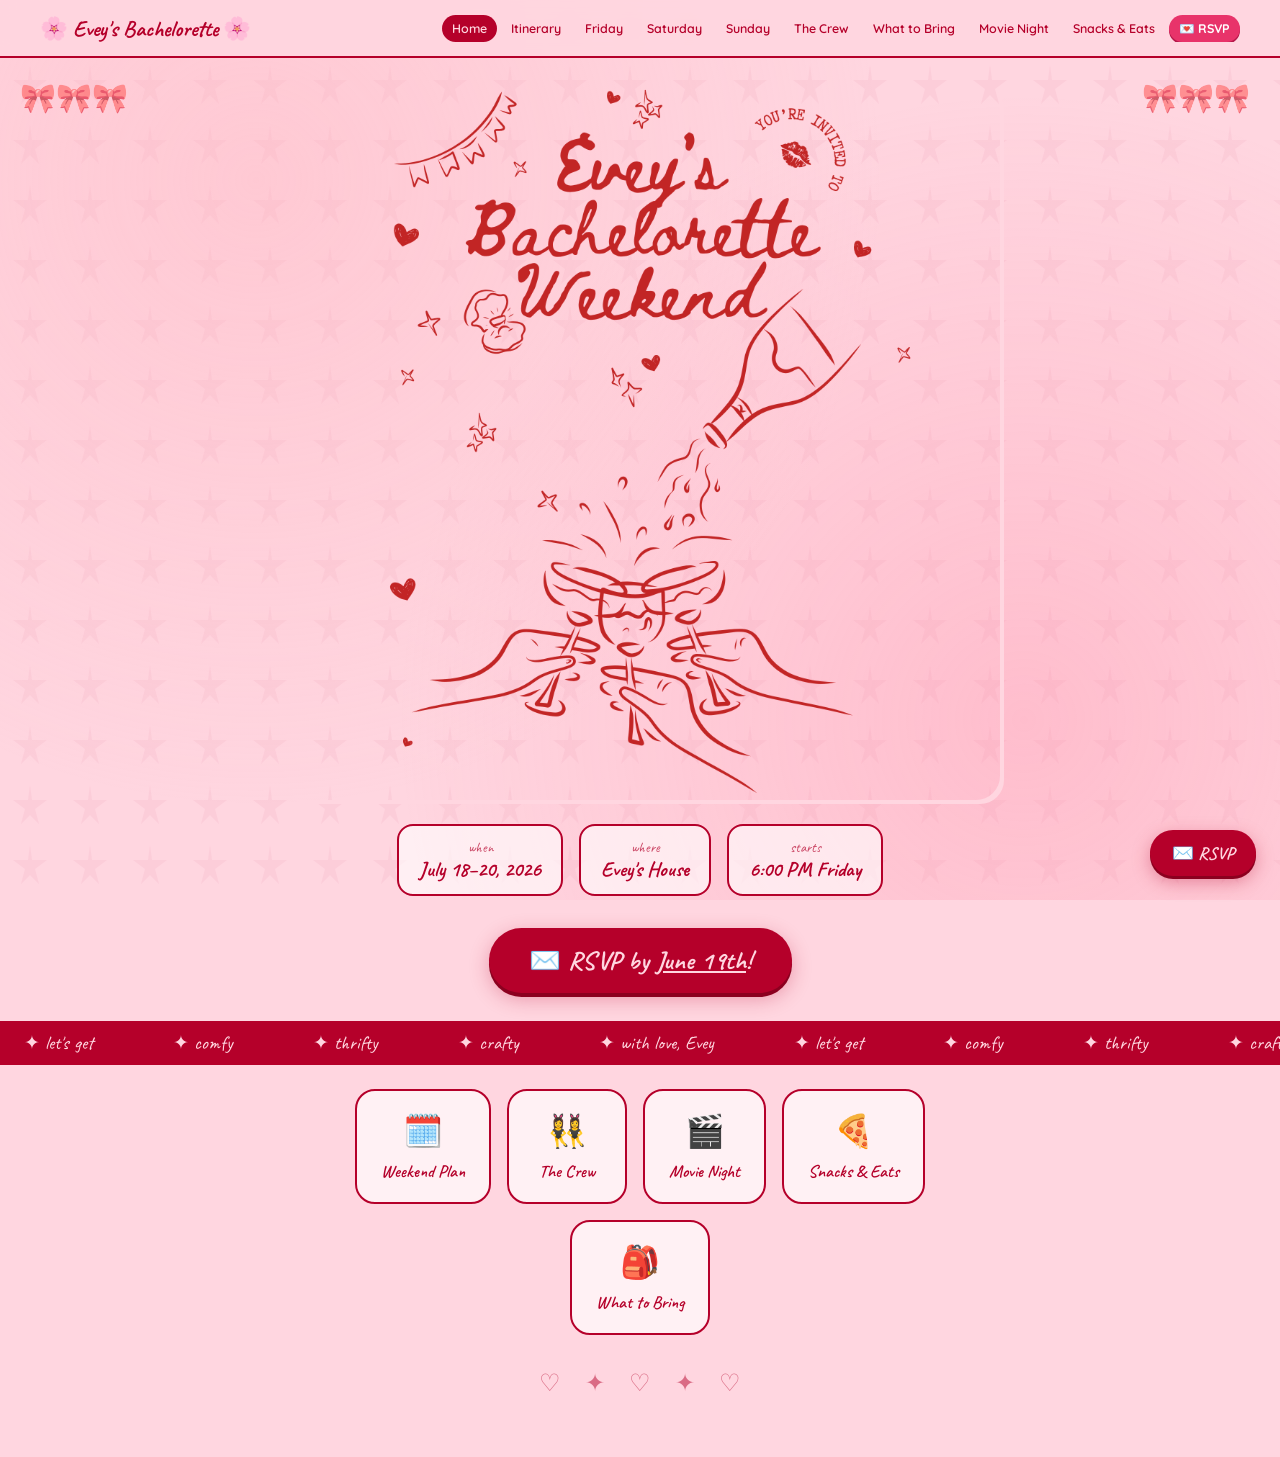
==== index.html @ c21d1037 "Replace hero text with Canva banner image on home page Swaps the text title (Evey's / Bachelorette /" ====
﻿<!DOCTYPE html>
<html lang="en">
<head>
  <meta charset="UTF-8">
  <meta name="viewport" content="width=device-width, initial-scale=1.0">
  <title>Evey's Bachelorette Weekend 🌸</title>
  <link rel="stylesheet" href="style.css">
  <link href="https://fonts.googleapis.com/css2?family=Caveat:wght@400;600;700&family=Playfair+Display:ital,wght@0,400;1,400&family=DM+Serif+Display:ital@0;1&family=Quicksand:wght@400;500;600&display=swap" rel="stylesheet">
</head>
<body>
  <!-- Custom cursor -->
  <!-- Custom cursor -->
  <div class="cursor" id="cursor"></div>
  <div class="cursor-trail" id="cursor-trail"></div>
  <!-- Sparkle container -->
  <div id="sparkles"></div>

  <!-- Nav -->
  <nav>
    <div class="nav-inner">
      <span class="nav-logo">🌸 Evey's Bachelorette 🌸</span>
      <div class="nav-links">
        <a href="index.html" class="active">Home</a>
        <a href="itinerary.html">Itinerary</a>
        <a href="friday.html">Friday</a>
        <a href="saturday.html">Saturday</a>
        <a href="sunday.html">Sunday</a>
        <a href="guests.html">The Crew</a>
        <a href="packing.html">What to Bring</a>
        <a href="movies.html">Movie Night</a>
        <a href="menu.html">Snacks & Eats</a>
        <a href="rsvp.html">💌 RSVP</a>
      </div>
      <button class="hamburger" id="hamburger">☰</button>
    </div>
    <div class="mobile-menu" id="mobile-menu">
      <a href="index.html">Home</a>
      <a href="itinerary.html">Itinerary</a>
      <a href="friday.html">Friday</a>
      <a href="saturday.html">Saturday</a>
      <a href="sunday.html">Sunday</a>
      <a href="guests.html">The Crew</a>
      <a href="packing.html">What to Bring</a>
      <a href="movies.html">Movie Night</a>
      <a href="menu.html">Snacks & Eats</a>
      <a href="rsvp.html">💌 RSVP</a>
    </div>
  </nav>

  <!-- Hero -->
  <main class="hero-page">
    <div class="doodle doodle-banner">🎀🎀🎀</div>
    <!-- <div class="doodle doodle-stars-tl">✦ ✧ ✦</div> -->
    <div class="doodle doodle-hearts-tr">🎀🎀🎀</div>
     

    <div class="hero-content">
      <img src="hero-banner.png" alt="Evey's Bachelorette Weekend" class="hero-banner-img">
    </div>

    <div class="hero-details">
      <div class="detail-card float-1">
        <p class="detail-label">when</p>
        <p class="detail-value">July 18–20, 2026</p>
      </div>
      <div class="detail-card float-2">
        <p class="detail-label">where</p>
        <p class="detail-value">Evey's House</p>
      </div>
      <div class="detail-card float-3">
        <p class="detail-label">starts</p>
        <p class="detail-value">6:00 PM Friday</p>
      </div>
    </div>

    <a href="#" class="rsvp-hero-btn">✉️ RSVP by <u>June 19th</u>!</a>

    <div class="vibes-banner">
      <div class="vibes-track">
        <span>✦ let's get</span>
        <span>✦ comfy</span>
        <span>✦ thrifty</span>
        <span>✦ crafty</span>
        <span>✦ with love, Evey</span>
        <span>✦ let's get</span>
        <span>✦ comfy</span>
        <span>✦ thrifty</span>
        <span>✦ crafty</span>
        <span>✦ with love, Evey</span>
        <span>✦ let's get</span>
        <span>✦ comfy</span>
        <span>✦ thrifty</span>
        <span>✦ crafty</span>
        <span>✦ with love, Evey</span>
        <span>✦ let's get</span>
        <span>✦ comfy</span>
        <span>✦ thrifty</span>
        <span>✦ crafty</span>
        <span>✦ with love, Evey</span>
      </div>
    </div>

    <!-- <div class="dress-code-card">
      <p class="dc-label">dress code</p>
      <p class="dc-value">PJs &amp; Farmer's Market Chic 🌻</p>
    </div> -->

    <div class="nav-cards">
      <a href="itinerary.html" class="nav-card">
        <span class="nc-emoji">🗓️</span>
        <span>Weekend Plan</span>
      </a>
      <a href="guests.html" class="nav-card">
        <span class="nc-emoji">👯‍♀️</span>
        <span>The Crew</span>
      </a>
      <a href="movies.html" class="nav-card">
        <span class="nc-emoji">🎬</span>
        <span>Movie Night</span>
      </a>
      <a href="menu.html" class="nav-card">
        <span class="nc-emoji">🍕</span>
        <span>Snacks & Eats</span>
      </a>
      <a href="packing.html" class="nav-card">
        <span class="nc-emoji">🎒</span>
        <span>What to Bring</span>
      </a>
    </div>

    <div class="bottom-doodles">
      <span>♡</span><span>✦</span><span>♡</span><span>✦</span><span>♡</span>
    </div>
  </main>

  <a href=config.url class="rsvp-float">✉️ RSVP</a>
  <script src="config.js"></script>
  <script src="main.js"></script>
</body>
</html>
---- style.css ----
/* ============================================
   EVEY'S BACH WEEKEND — MAIN STYLESHEET
   Pink & Red, Whimsical, 2000s-meets-cottagecore
   ============================================ */

@import url('https://cdn.cursors-4u.net/cursors/animated/slapping-cat-1348ecde-128.css');

:root {
  --pink: #FFD6E0;
  --pink-mid: #FFB3C6;
  --pink-dark: #FF85A1;
  --red: #B5002A;
  --red-dark: #8B001F;
  --cream: #FFF5F7;
  --white: #FFFFFF;
  --font-script: 'Caveat', cursive;
  --font-serif: 'DM Serif Display', serif;
  --font-body: 'Quicksand', sans-serif;
}

/* ======== RESET & BASE ======== */
*, *::before, *::after { box-sizing: border-box; margin: 0; padding: 0; }

html { scroll-behavior: smooth; }

body {
  background-color: var(--pink);
  color: var(--red);
  font-family: var(--font-body);
  /* cursor: url('https://cdn.cursors-4u.net/previews/cute-bunny-holding-heart-8aaf3d52-32.webp') 0 0, auto !important; */
  overflow-x: hidden;
  min-height: 100vh;
}

body::before {
  content: '';
  position: fixed;
  inset: 0;
  background-image:
    radial-gradient(circle at 20% 20%, rgba(255,182,193,0.4) 0%, transparent 50%),
    radial-gradient(circle at 80% 80%, rgba(255,133,161,0.3) 0%, transparent 50%),
    url("data:image/svg+xml,%3Csvg width='60' height='60' viewBox='0 0 60 60' xmlns='http://www.w3.org/2000/svg'%3E%3Cg fill='none' fill-rule='evenodd'%3E%3Cg fill='%23B5002A' fill-opacity='0.04'%3E%3Cpath d='M30 5 L32 20 L47 20 L35 29 L39 44 L30 35 L21 44 L25 29 L13 20 L28 20 Z'/%3E%3C/g%3E%3C/g%3E%3C/svg%3E");
  pointer-events: none;
  z-index: 0;
}

/* ======== CUSTOM CURSOR ======== */
.cursor, .cursor-trail { display: none; }

/* sparkles */
.sparkle {
  position: fixed;
  pointer-events: none;
  font-size: 16px;
  animation: sparkle-fade 0.8s ease-out forwards;
  z-index: 9997;
}

@keyframes sparkle-fade {
  0% { transform: translate(-50%,-50%) scale(0) rotate(0deg); opacity: 1; }
  100% { transform: translate(-50%,-50%) scale(1.5) rotate(180deg) translateY(-30px); opacity: 0; }
}

/* ======== NAVIGATION ======== */
nav {
  position: fixed;
  top: 0;
  left: 0;
  right: 0;
  z-index: 100;
  background: rgba(255,214,224,0.92);
  backdrop-filter: blur(8px);
  border-bottom: 2px solid var(--red);
  padding: 0 24px;
}

.nav-inner {
  display: flex;
  align-items: center;
  gap: 12px;
  max-width: 1200px;
  margin: 0 auto;
  height: 56px;
}

.nav-logo {
  font-family: var(--font-script);
  font-size: 1.4rem;
  font-weight: 700;
  color: var(--red);
  white-space: nowrap;
  margin-right: auto;
}

.nav-links {
  display: flex;
  gap: 4px;
  flex-wrap: nowrap;
  overflow-x: hidden;
}

.nav-links a {
  font-family: var(--font-body);
  font-size: 0.78rem;
  font-weight: 600;
  color: var(--red);
  text-decoration: none;
  padding: 6px 10px;
  border-radius: 20px;
  white-space: nowrap;
  transition: background 0.2s, color 0.2s;
  display: inline-block;
  -webkit-font-smoothing: antialiased;
  will-change: background-color;
}

.nav-links a:hover, .nav-links a.active {
  background: var(--red);
  color: var(--pink);
}

.nav-links a[href="rsvp.html"] {
  background: #E8336A;
  color: #fff;
  font-weight: 700;
  box-shadow: 0 2px 0 #b5184a;
}
.nav-links a[href="rsvp.html"]:hover {
  background: #d4154c;
  color: #fff;
}

.hamburger {
  display: none;
  background: none;
  border: none;
  font-size: 1.5rem;
  color: var(--red);
  cursor: pointer;
}

.mobile-menu {
  display: none;
  flex-direction: column;
  padding: 12px 0;
  gap: 4px;
}

.mobile-menu.open { display: flex; }

.mobile-menu a {
  font-family: var(--font-body);
  font-weight: 600;
  color: var(--red);
  text-decoration: none;
  padding: 10px 16px;
  border-radius: 8px;
  transition: background 0.2s;
}
.mobile-menu a:hover { background: rgba(181,0,42,0.1); }

@media (max-width: 900px) {
  .nav-links { display: none; }
  .hamburger { display: block; }
}

/* ======== PAGE WRAPPER ======== */
main {
  position: relative;
  z-index: 1;
  padding-top: 80px;
  min-height: 100vh;
  padding-bottom: 60px;
}

/* ======== HERO PAGE ======== */
.hero-page {
  display: flex;
  flex-direction: column;
  align-items: center;
  text-align: center;
  padding: 80px 20px 60px;
}

.doodle {
  font-family: var(--font-script);
  font-size: 1.2rem;
  color: var(--red);
  opacity: 0.6;
  position: absolute;
}
.doodle-banner { top: 80px; left: 20px; font-size: 1.8rem; }
.doodle-stars-tl { top: 100px; left: 80px; }
.doodle-hearts-tr { top: 80px; right: 30px; font-size: 1.8rem; }

.hero-banner-img {
  max-width: 720px;
  width: 100%;
  border-radius: 24px;
  box-shadow: 4px 4px 0px var(--pink);
  display: block;
  margin: 0 auto;
}

.you-are-invited {
  font-family: var(--font-script);
  font-size: 1.3rem;
  color: var(--red);
  opacity: 0.8;
  margin-bottom: 8px;
  animation: float 3s ease-in-out infinite;
}

.hero-title {
  font-family: var(--font-script);
  color: var(--red);
  line-height: 0.95;
  margin-bottom: 16px;
}
.title-line1 { display: block; font-size: clamp(4rem, 15vw, 8rem); font-weight: 700; }
.title-line2 { display: block; font-size: clamp(5rem, 18vw, 10rem); font-weight: 700; }
.title-line3 { display: block; font-size: clamp(4rem, 15vw, 8rem); font-weight: 700; }

.champagne-doodle {
  font-size: 3rem;
  animation: wiggle 2s ease-in-out infinite;
  margin: 16px 0;
}

.hero-details {
  display: flex;
  gap: 16px;
  flex-wrap: wrap;
  justify-content: center;
  margin: 24px 0;
}

.detail-card {
  background: rgba(255,255,255,0.6);
  border: 2px solid var(--red);
  border-radius: 16px;
  padding: 12px 20px;
  min-width: 120px;
}
.detail-card.float-1 { animation: float 3s 0s ease-in-out infinite; }
.detail-card.float-2 { animation: float 3s 0.5s ease-in-out infinite; }
.detail-card.float-3 { animation: float 3s 1s ease-in-out infinite; }

.detail-label {
  font-family: var(--font-script);
  font-size: 0.9rem;
  opacity: 0.7;
  text-transform: lowercase;
}
.detail-value {
  font-family: var(--font-script);
  font-size: 1.3rem;
  font-weight: 700;
}

/* vibes marquee */
.vibes-banner {
  overflow: hidden;
  width: 100vw;
  background: var(--red);
  color: var(--pink);
  font-family: var(--font-script);
  font-size: 1.2rem;
  padding: 10px 0;
  margin: 24px 0;
}
.vibes-track {
  display: flex;
  gap: 32px;
  white-space: nowrap;
  animation: marquee 18s linear infinite;
}
.vibes-track span { flex-shrink: 0; padding: 0 24px; }

@keyframes marquee {
  0% { transform: translateX(0); }
  100% { transform: translateX(-50%); }
}


.dress-code-card {
  background: rgba(255,255,255,0.7);
  border: 2px dashed var(--red);
  border-radius: 20px;
  padding: 14px 28px;
  margin: 16px 0 28px;
}
.dc-label {
  font-family: var(--font-script);
  font-size: 0.9rem;
  opacity: 0.6;
}
.dc-value {
  font-family: var(--font-script);
  font-size: 1.5rem;
  font-weight: 700;
}

/* nav cards grid */
.nav-cards {
  display: flex;
  flex-wrap: wrap;
  gap: 16px;
  justify-content: center;
  max-width: 700px;
  margin: 0 auto 32px;
}

.nav-card {
  display: flex;
  flex-direction: column;
  align-items: center;
  gap: 8px;
  background: rgba(255,255,255,0.65);
  border: 2px solid var(--red);
  border-radius: 20px;
  padding: 20px 24px;
  text-decoration: none;
  color: var(--red);
  font-family: var(--font-script);
  font-size: 1.1rem;
  font-weight: 600;
  transition: transform 0.2s, background 0.2s;
  min-width: 120px;
}
.nav-card:hover {
  background: var(--red);
  color: var(--pink);
  transform: rotate(-2deg) scale(1.05);
}
.nc-emoji { font-size: 2rem; }

.bottom-doodles {
  display: flex;
  gap: 24px;
  font-size: 1.5rem;
  opacity: 0.5;
  animation: float 3s ease-in-out infinite;
}

/* ======== SHARED PAGE STYLES ======== */
.page-container {
  max-width: 860px;
  margin: 0 auto;
  padding: 20px 24px 80px;
}

.page-title {
  font-family: var(--font-script);
  font-size: clamp(3rem, 10vw, 5rem);
  font-weight: 700;
  color: var(--red);
  text-align: center;
  margin-bottom: 8px;
  line-height: 1;
}

.page-subtitle {
  font-family: var(--font-script);
  font-size: 1.2rem;
  color: var(--red);
  opacity: 0.7;
  text-align: center;
  margin-bottom: 40px;
}

.wavy-divider {
  text-align: center;
  font-size: 1.5rem;
  opacity: 0.4;
  margin: 20px 0;
  letter-spacing: 8px;
}

/* ======== ITINERARY PAGE ======== */
.itinerary-frame {
  background: rgba(255,255,255,0.5);
  border: 3px solid var(--red);
  border-radius: 40px;
  padding: 40px;
  position: relative;
  box-shadow: 4px 4px 0px var(--red);
}

.itinerary-frame::before {
  content: '♡';
  position: absolute;
  top: -16px;
  left: 50%;
  transform: translateX(-50%);
  background: var(--pink);
  padding: 0 12px;
  font-size: 1.5rem;
  color: var(--red);
}

.day-section {
  margin-bottom: 36px;
}

.day-title {
  font-family: var(--font-script);
  font-size: 2.4rem;
  font-weight: 700;
  color: var(--red);
  margin-bottom: 16px;
  display: flex;
  align-items: center;
  gap: 12px;
}

.day-items {
  display: flex;
  flex-direction: column;
  gap: 12px;
}

.day-item {
  display: flex;
  align-items: flex-start;
  gap: 14px;
  background: rgba(255,255,255,0.6);
  border: 1.5px solid rgba(181,0,42,0.3);
  border-radius: 14px;
  padding: 14px 18px;
  transition: transform 0.2s, border-color 0.2s;
}
.day-item:hover {
  transform: translateX(6px);
  border-color: var(--red);
}

.day-item-emoji { font-size: 1.4rem; }
.day-item-text {
  font-family: var(--font-body);
  font-size: 1rem;
  line-height: 1.4;
}
.day-item-time {
  font-family: var(--font-script);
  font-size: 0.9rem;
  opacity: 0.6;
}

.day-link {
  display: inline-flex;
  align-items: center;
  gap: 8px;
  background: var(--red);
  color: var(--pink);
  text-decoration: none;
  font-family: var(--font-script);
  font-size: 1.1rem;
  padding: 10px 20px;
  border-radius: 20px;
  margin-top: 16px;
  transition: transform 0.2s, opacity 0.2s;
}
.day-link:hover { transform: scale(1.05); opacity: 0.9; }

/* ======== DAY DEEP DIVE PAGES ======== */
.day-hero {
  text-align: center;
  padding: 20px 0 32px;
}

.day-number {
  font-family: var(--font-script);
  font-size: 1rem;
  opacity: 0.6;
  text-transform: uppercase;
  letter-spacing: 3px;
}

.timeline {
  position: relative;
  padding-left: 32px;
}
.timeline::before {
  content: '';
  position: absolute;
  left: 12px;
  top: 0;
  bottom: 0;
  width: 2px;
  background: var(--red);
  opacity: 0.3;
}

.timeline-item {
  position: relative;
  margin-bottom: 28px;
}
.timeline-item::before {
  content: '♥';
  position: absolute;
  left: -26px;
  top: 8px;
  color: var(--red);
  font-size: 0.9rem;
}

.timeline-card {
  background: rgba(255,255,255,0.65);
  border: 2px solid var(--red);
  border-radius: 18px;
  padding: 18px 20px;
  transition: transform 0.2s;
  position: relative;
}
.timeline-card:hover { transform: rotate(0.5deg) scale(1.01); }

.timeline-time {
  font-family: var(--font-script);
  font-size: 1rem;
  opacity: 0.6;
  margin-bottom: 4px;
}
.timeline-title {
  font-family: var(--font-script);
  font-size: 1.6rem;
  font-weight: 700;
  color: var(--red);
  margin-bottom: 6px;
}
.timeline-desc {
  font-family: var(--font-body);
  font-size: 0.95rem;
  line-height: 1.5;
  color: var(--red-dark);
}
.location-badge {
  position: absolute;
  top: 14px;
  right: 16px;
  font-family: var(--font-body);
  font-size: 0.7rem;
  font-weight: 600;
  letter-spacing: 0.04em;
  padding: 3px 10px;
  border-radius: 20px;
}
.location-badge.kensington {
  background: #fde8ef;
  color: var(--red);
  border: 1.5px solid var(--red);
}
.location-badge.home {
  background: #f3f0ff;
  color: #7c5cbf;
  border: 1.5px solid #c4aff0;
}
.venue-info {
  display: flex;
  align-items: center;
  flex-wrap: wrap;
  gap: 6px;
  margin-top: 12px;
  padding-top: 10px;
  border-top: 1px dashed rgba(192, 37, 61, 0.2);
  font-family: var(--font-body);
  font-size: 0.8rem;
  color: var(--red-dark);
}
.venue-info .venue-address { opacity: 0.7; }
.venue-info .venue-sep { opacity: 0.35; }
.venue-info .venue-link {
  color: var(--red);
  font-weight: 600;
  text-decoration: none;
}
.venue-info .venue-link:hover { text-decoration: underline; }

/* ======== GUEST CARDS ======== */
.guest-grid {
  display: grid;
  grid-template-columns: repeat(auto-fill, minmax(250px, 1fr));
  gap: 24px;
}

.guest-card {
  background: rgba(255,255,255,0.65);
  border: 2px solid var(--red);
  border-radius: 24px;
  padding: 24px;
  text-align: center;
  transition: transform 0.25s;
  position: relative;
  overflow: hidden;
}
.guest-card:hover { transform: rotate(-1deg) scale(1.03); }

.guest-card::before {
  content: '';
  position: absolute;
  top: 0; left: 0; right: 0;
  height: 6px;
  background: var(--red);
}

.guest-avatar {
  font-size: 3.5rem;
  margin-bottom: 12px;
  display: block;
}
.guest-name {
  font-family: var(--font-script);
  font-size: 1.8rem;
  font-weight: 700;
  color: var(--red);
  margin-bottom: 4px;
}
.guest-role {
  font-family: var(--font-body);
  font-size: 0.8rem;
  font-weight: 600;
  letter-spacing: 2px;
  text-transform: uppercase;
  color: var(--red);
  opacity: 0.6;
  margin-bottom: 12px;
}
.guest-bio {
  font-family: var(--font-body);
  font-size: 0.9rem;
  line-height: 1.5;
  color: var(--red-dark);
}
.guest-fun {
  margin-top: 12px;
  font-family: var(--font-script);
  font-size: 1rem;
  background: var(--pink-mid);
  border-radius: 10px;
  padding: 6px 10px;
  display: inline-block;
}

/* ======== PACKING LIST ======== */
.packing-section {
  margin-bottom: 32px;
}
.packing-section-title {
  font-family: var(--font-script);
  font-size: 1.8rem;
  font-weight: 700;
  color: var(--red);
  margin-bottom: 14px;
  display: flex;
  align-items: center;
  gap: 8px;
}

.packing-grid {
  display: grid;
  grid-template-columns: repeat(auto-fill, minmax(200px, 1fr));
  gap: 10px;
}

.packing-item {
  display: flex;
  align-items: center;
  gap: 10px;
  background: rgba(255,255,255,0.6);
  border: 1.5px solid rgba(181,0,42,0.25);
  border-radius: 12px;
  padding: 12px 14px;
  font-family: var(--font-body);
  font-size: 0.95rem;
  transition: border-color 0.2s;
  cursor: pointer;
}
.packing-item:hover { border-color: var(--red); }
.packing-item.checked {
  background: rgba(181,0,42,0.1);
  text-decoration: line-through;
  opacity: 0.6;
}
.packing-check {
  width: 20px;
  height: 20px;
  border: 2px solid var(--red);
  border-radius: 50%;
  flex-shrink: 0;
  display: flex;
  align-items: center;
  justify-content: center;
  font-size: 0.7rem;
  color: var(--red);
}
.packing-item.checked .packing-check::after { content: '✓'; }

/* ======== MOVIE VOTING ======== */
.movie-grid {
  display: grid;
  grid-template-columns: repeat(auto-fill, minmax(200px, 1fr));
  gap: 20px;
  margin-bottom: 32px;
}

.movie-card {
  background: rgba(255,255,255,0.65);
  border: 2px solid var(--red);
  border-radius: 20px;
  padding: 20px;
  text-align: center;
  cursor: pointer;
  transition: transform 0.2s, background 0.2s;
  position: relative;
}
.movie-card:hover { transform: scale(1.04); }
.movie-card.voted {
  background: var(--red);
  color: var(--pink);
}

.movie-emoji { font-size: 2.5rem; display: block; margin-bottom: 8px; }
.movie-title {
  font-family: var(--font-script);
  font-size: 1.2rem;
  font-weight: 700;
  margin-bottom: 4px;
}
.movie-genre {
  font-family: var(--font-body);
  font-size: 0.75rem;
  opacity: 0.7;
  text-transform: uppercase;
  letter-spacing: 1px;
  margin-bottom: 8px;
}
.vote-count {
  font-family: var(--font-script);
  font-size: 1rem;
  padding: 4px 12px;
  background: rgba(255,255,255,0.3);
  border-radius: 20px;
  display: inline-block;
}

.movie-suggest {
  background: rgba(255,255,255,0.5);
  border: 2px dashed var(--red);
  border-radius: 20px;
  padding: 24px;
  text-align: center;
  margin-bottom: 32px;
}
.suggest-title {
  font-family: var(--font-script);
  font-size: 1.6rem;
  margin-bottom: 14px;
}
.suggest-input {
  width: 100%;
  max-width: 400px;
  padding: 12px 16px;
  border: 2px solid var(--red);
  border-radius: 12px;
  background: rgba(255,255,255,0.8);
  font-family: var(--font-body);
  font-size: 1rem;
  color: var(--red);
  outline: none;
  margin-bottom: 12px;
  display: block;
  margin-left: auto;
  margin-right: auto;
}
.btn-pink {
  background: var(--red);
  color: var(--pink);
  border: none;
  border-radius: 20px;
  padding: 12px 28px;
  font-family: var(--font-script);
  font-size: 1.2rem;
  cursor: pointer;
  transition: transform 0.2s, opacity 0.2s;
}
.btn-pink:hover { transform: scale(1.05); opacity: 0.9; }

/* ======== MENU PAGE ======== */
.menu-section {
  margin-bottom: 40px;
}

.menu-section-title {
  font-family: var(--font-script);
  font-size: 2rem;
  font-weight: 700;
  color: var(--red);
  margin-bottom: 16px;
  text-align: center;
}

.menu-grid {
  display: grid;
  grid-template-columns: repeat(auto-fill, minmax(160px, 1fr));
  gap: 14px;
}

.menu-item {
  background: rgba(255,255,255,0.65);
  border: 2px solid var(--red);
  border-radius: 18px;
  padding: 16px;
  text-align: center;
  transition: transform 0.2s;
}
.menu-item:hover { transform: scale(1.04) rotate(1deg); }

.menu-item-emoji { font-size: 2rem; display: block; margin-bottom: 6px; }
.menu-item-name {
  font-family: var(--font-script);
  font-size: 1.1rem;
  font-weight: 700;
  color: var(--red);
}
.menu-item-note {
  font-family: var(--font-body);
  font-size: 0.8rem;
  opacity: 0.7;
  margin-top: 4px;
}

/* ======== FALLING PETALS ======== */
.petal {
  position: fixed;
  top: -40px;
  pointer-events: none;
  z-index: 9996;
  animation: petal-fall linear infinite;
  opacity: 0.75;
}

@keyframes petal-fall {
  0%   { transform: translateY(0) rotate(0deg); opacity: 0.8; }
  100% { transform: translateY(110vh) rotate(360deg); opacity: 0; }
}

/* ======== RSVP BUTTONS ======== */
.rsvp-hero-btn {
  display: inline-block;
  background: var(--red);
  color: var(--pink);
  font-family: var(--font-script);
  font-size: 1.6rem;
  font-weight: 700;
  padding: 16px 40px;
  border-radius: 50px;
  text-decoration: none;
  margin: 8px 0 4px;
  box-shadow: 0 4px 0 var(--red-dark), 0 6px 20px rgba(181,0,42,0.3);
  animation: rsvp-pulse 2s ease-in-out infinite;
  transition: transform 0.15s, box-shadow 0.15s;
  letter-spacing: 0.5px;
}
.rsvp-hero-btn:hover {
  transform: translateY(-3px) scale(1.04);
  box-shadow: 0 7px 0 var(--red-dark), 0 10px 28px rgba(181,0,42,0.35);
}

.rsvp-float {
  position: fixed;
  bottom: 24px;
  right: 24px;
  z-index: 200;
  background: var(--red);
  color: var(--pink);
  font-family: var(--font-script);
  font-size: 1.1rem;
  font-weight: 700;
  padding: 12px 22px;
  border-radius: 50px;
  text-decoration: none;
  box-shadow: 0 3px 0 var(--red-dark), 0 6px 18px rgba(181,0,42,0.35);
  animation: rsvp-pulse 2.5s ease-in-out infinite;
  transition: transform 0.15s, box-shadow 0.15s;
  white-space: nowrap;
}
.rsvp-float:hover {
  transform: translateY(-2px) scale(1.05);
  box-shadow: 0 5px 0 var(--red-dark), 0 10px 24px rgba(181,0,42,0.4);
}

@keyframes rsvp-pulse {
  0%, 100% { transform: scale(1); }
  50% { transform: scale(1.04); }
}

/* ======== ANIMATIONS ======== */
@keyframes float {
  0%, 100% { transform: translateY(0); }
  50% { transform: translateY(-8px); }
}
@keyframes wiggle {
  0%, 100% { transform: rotate(-5deg); }
  50% { transform: rotate(5deg); }
}
@keyframes fadein {
  from { opacity: 0; transform: translateY(20px); }
  to { opacity: 1; transform: translateY(0); }
}

.fade-in {
  animation: fadein 0.6s ease forwards;
}

/* ======== FOOTER ======== */
footer {
  text-align: center;
  padding: 24px;
  font-family: var(--font-script);
  font-size: 1.1rem;
  color: var(--red);
  opacity: 0.6;
  position: relative;
  z-index: 1;
}

/* ======== VIBE BANNER INLINE ======== */
.vibe-banner-inline {
  display: flex;
  gap: 24px;
  flex-wrap: wrap;
  justify-content: center;
  margin: 16px 0 32px;
  font-family: var(--font-script);
  font-size: 1rem;
  color: var(--red);
  opacity: 0.7;
}

/* ======== TIP CARD ======== */
.tip-card {
  background: rgba(255,255,255,0.6);
  border: 2px dashed var(--red);
  border-radius: 20px;
  padding: 20px 24px;
  margin: 32px 0 20px;
}
.tip-label {
  font-family: var(--font-script);
  font-size: 1.3rem;
  font-weight: 700;
  margin-bottom: 10px;
}
.tip-list {
  list-style: none;
  display: flex;
  flex-direction: column;
  gap: 8px;
}
.tip-list li {
  font-family: var(--font-body);
  font-size: 0.95rem;
  line-height: 1.5;
  padding-left: 20px;
  position: relative;
}
.tip-list li::before {
  content: '✦';
  position: absolute;
  left: 0;
  color: var(--red);
  font-size: 0.7rem;
  top: 4px;
}
.tip-list a { color: var(--red); font-weight: 600; }

/* ======== PAGE NAV ROW ======== */
.page-nav-row {
  display: flex;
  gap: 16px;
  justify-content: center;
  flex-wrap: wrap;
  margin-top: 32px;
}

/* ======== SECTION HEADING ======== */
.section-heading {
  font-family: var(--font-display);
  font-style: italic;
  font-size: 1.6rem;
  font-weight: 400;
  color: var(--red-dark);
  text-align: center;
  margin: 44px 0 12px;
  display: flex;
  align-items: center;
  gap: 14px;
}
.section-heading::before,
.section-heading::after {
  content: '';
  flex: 1;
  height: 1px;
  background: var(--red);
  opacity: 0.25;
}

/* ======== OUTFIT CALLOUT ======== */
.outfit-callout {
  display: flex;
  flex-direction: column;
  gap: 12px;
  margin-bottom: 8px;
}
.outfit-day {
  background: rgba(255,255,255,0.65);
  border: 2px solid var(--red);
  border-radius: 14px;
  padding: 14px 18px;
  display: flex;
  flex-direction: column;
  gap: 4px;
}
.outfit-day-name {
  font-family: var(--font-script);
  font-size: 1.2rem;
  font-weight: 700;
}
.outfit-desc {
  font-family: var(--font-body);
  font-size: 0.9rem;
  line-height: 1.5;
  color: var(--red-dark);
}

/* ======== SCAVENGER TEASER ======== */
.scavenger-teaser {
  background: rgba(255,255,255,0.6);
  border: 2px solid var(--red);
  border-radius: 20px;
  padding: 20px 24px;
  margin: 32px 0;
  text-align: center;
}
.st-title {
  font-family: var(--font-script);
  font-size: 1.5rem;
  font-weight: 700;
  margin-bottom: 14px;
}
.shop-chips {
  display: flex;
  flex-wrap: wrap;
  gap: 10px;
  justify-content: center;
}
.shop-chip {
  background: var(--red);
  color: var(--pink);
  font-family: var(--font-body);
  font-size: 0.85rem;
  font-weight: 600;
  padding: 6px 14px;
  border-radius: 20px;
}

/* ======== CLOSING CARD ======== */
.closing-card {
  background: rgba(255,255,255,0.65);
  border: 2px solid var(--red);
  border-radius: 24px;
  padding: 32px;
  text-align: center;
  margin: 40px 0;
}
.closing-emoji { font-size: 3rem; margin-bottom: 12px; display: block; }
.closing-text {
  font-family: var(--font-script);
  font-size: 1.6rem;
  font-weight: 600;
  font-style: italic;
  margin-bottom: 12px;
  color: var(--red);
}
.closing-sig {
  font-family: var(--font-script);
  font-size: 1.2rem;
  opacity: 0.7;
}

/* ======== RESTAURANT CARD ======== */
.restaurant-card {
  background: rgba(255,255,255,0.7);
  border: 2px solid var(--red);
  border-radius: 18px;
  padding: 20px 24px;
  max-width: 400px;
  margin: 0 auto;
}
.restaurant-name {
  font-family: var(--font-script);
  font-size: 1.8rem;
  font-weight: 700;
  margin-bottom: 10px;
}
.restaurant-detail {
  font-family: var(--font-body);
  font-size: 0.95rem;
  line-height: 1.6;
  color: var(--red-dark);
}

/* ======== MENU NOTE ======== */
.menu-note {
  font-family: var(--font-body);
  font-size: 0.9rem;
  opacity: 0.7;
  text-align: center;
  margin-bottom: 16px;
}

/* ======== RESPONSIVE ======== */
@media (max-width: 600px) {
  .hero-page { padding: 80px 16px 40px; }
  .itinerary-frame { padding: 24px 16px; }
  .page-container { padding: 16px 16px 60px; }
  .guest-grid { grid-template-columns: 1fr; }
  .nav-cards { gap: 10px; }
  .nav-card { min-width: 100px; padding: 14px 16px; }
}
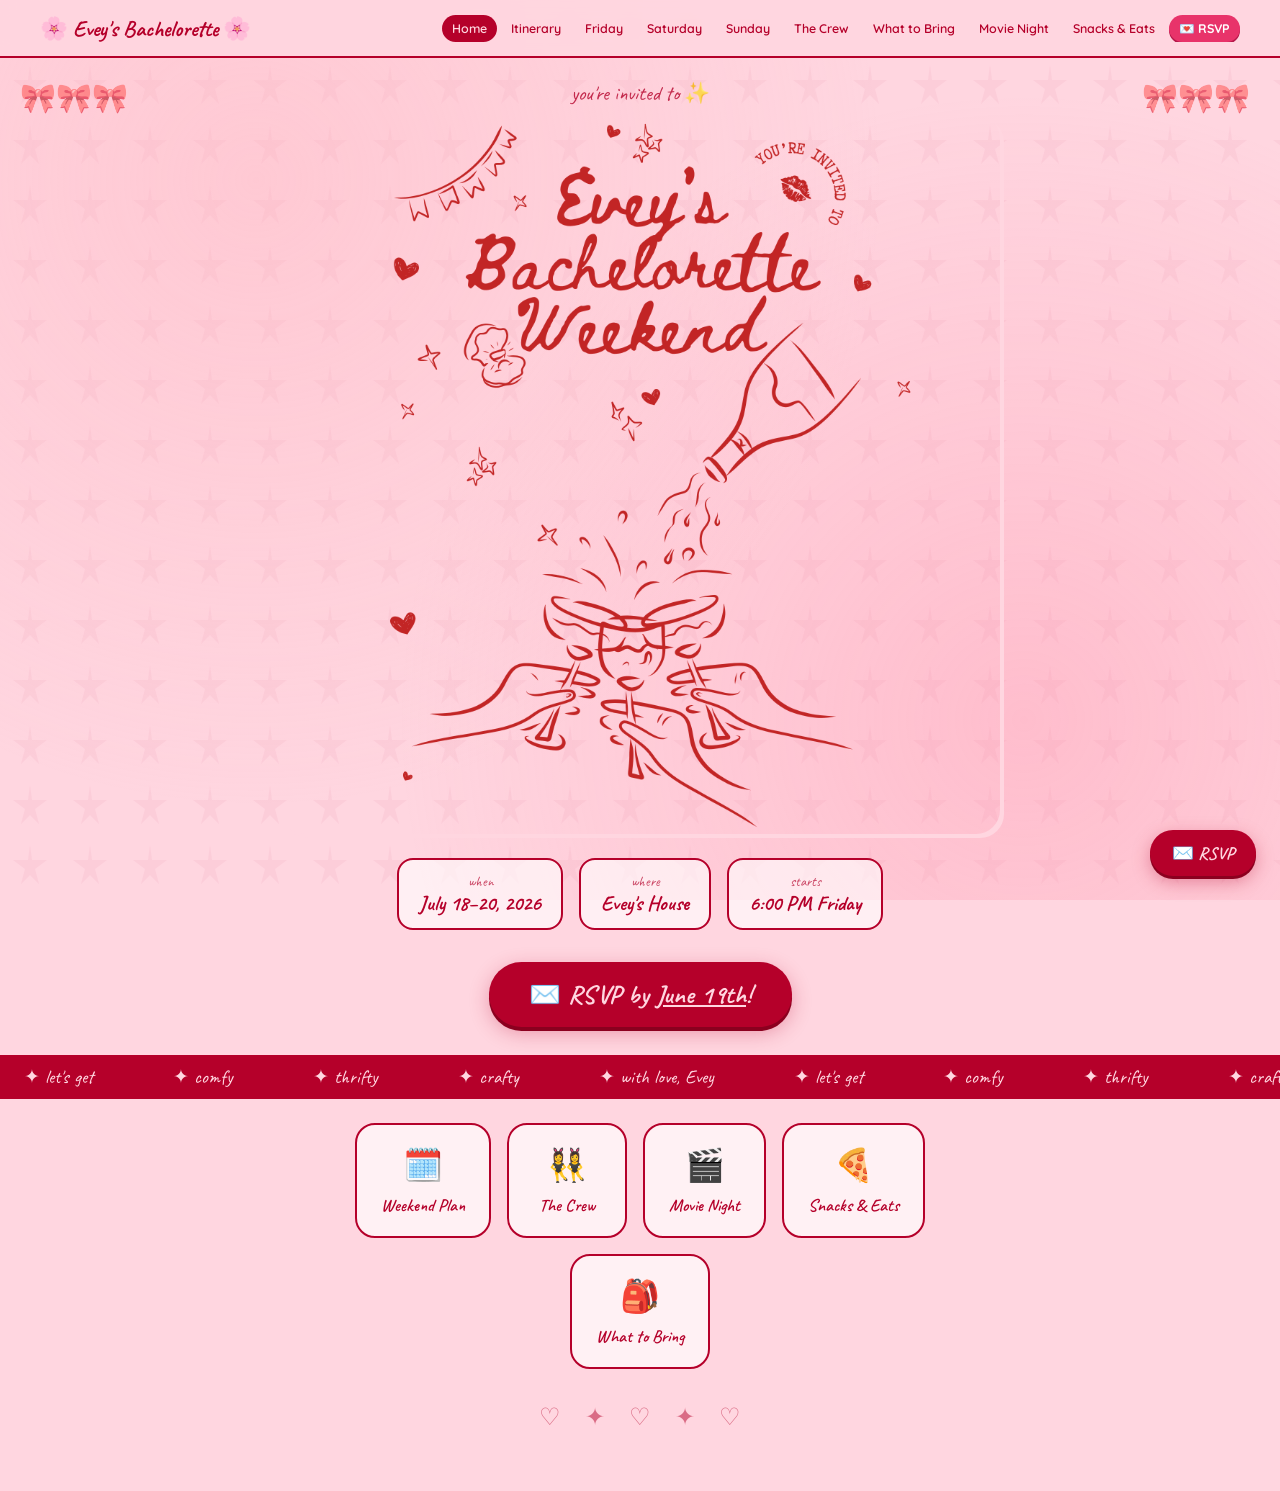
==== commit e493afd7: "Restore floating 'you're invited' text above hero banner image Co-Authored-By: Claude Sonnet 4.6 <no" ====
--- a/index.html
+++ b/index.html
@@ -55,6 +55,7 @@
      
 
     <div class="hero-content">
+      <p class="you-are-invited">you're invited to ✨</p>
       <img src="hero-banner.png" alt="Evey's Bachelorette Weekend" class="hero-banner-img">
     </div>
 
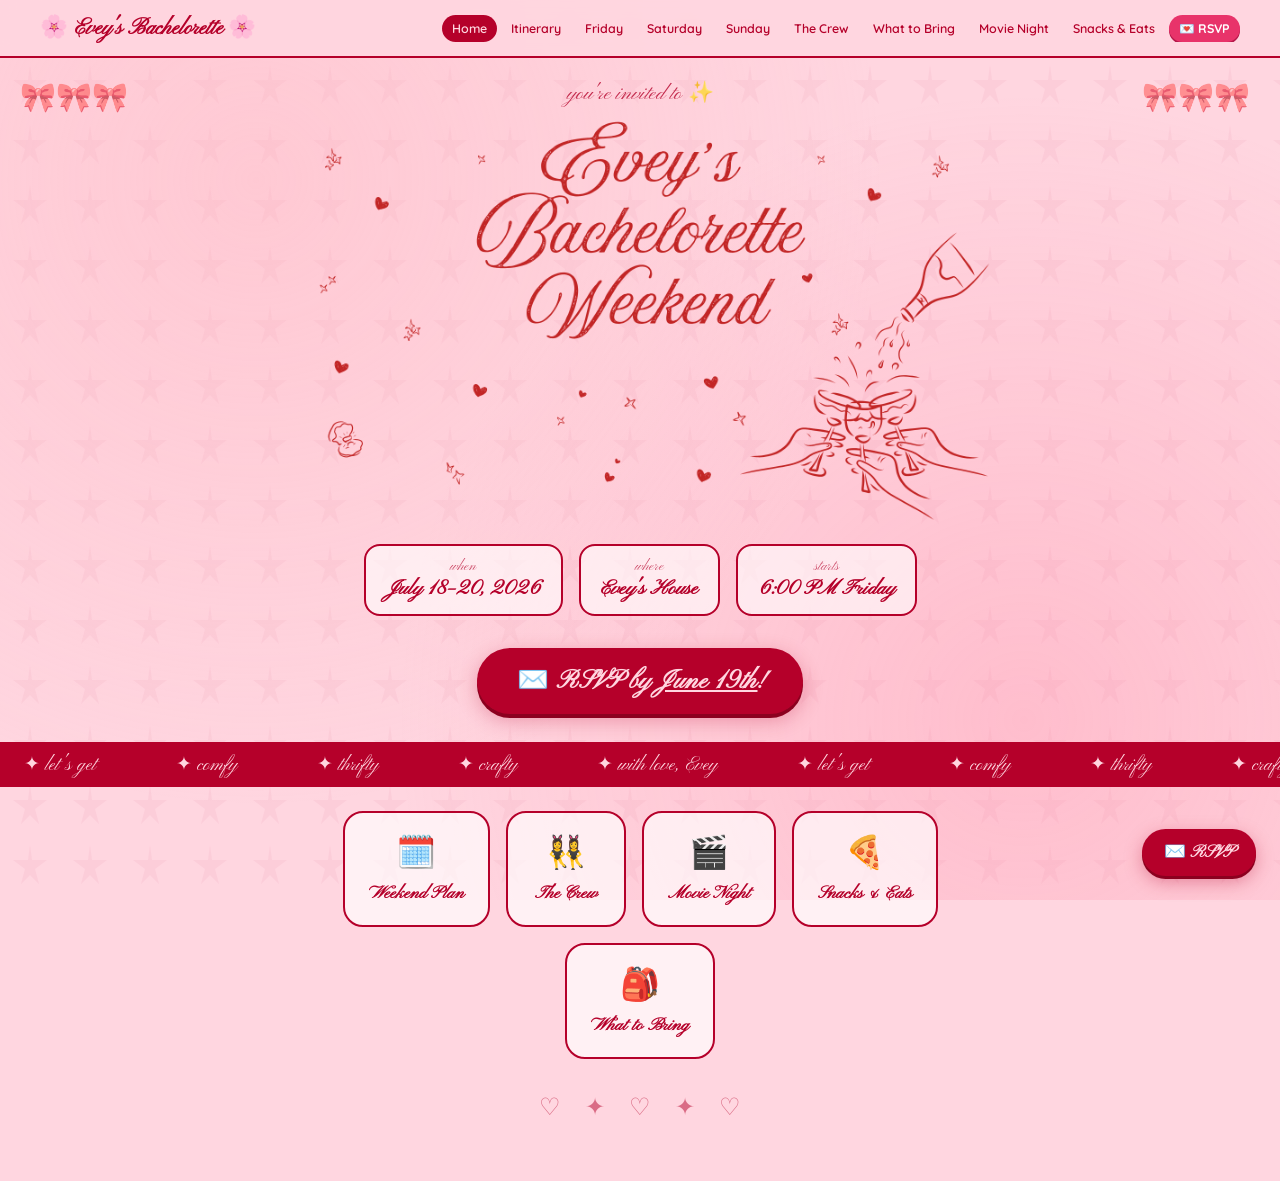
==== commit 0f008f6a: "Replace Caveat with Pinyon Script font site-wide Updates all HTML Google Fonts links and the --font-" ====
--- a/index.html
+++ b/index.html
@@ -5,7 +5,7 @@
   <meta name="viewport" content="width=device-width, initial-scale=1.0">
   <title>Evey's Bachelorette Weekend 🌸</title>
   <link rel="stylesheet" href="style.css">
-  <link href="https://fonts.googleapis.com/css2?family=Caveat:wght@400;600;700&family=Playfair+Display:ital,wght@0,400;1,400&family=DM+Serif+Display:ital@0;1&family=Quicksand:wght@400;500;600&display=swap" rel="stylesheet">
+  <link href="https://fonts.googleapis.com/css2?family=Pinyon+Script&family=Playfair+Display:ital,wght@0,400;1,400&family=DM+Serif+Display:ital@0;1&family=Quicksand:wght@400;500;600&display=swap" rel="stylesheet">
 </head>
 <body>
   <!-- Custom cursor -->
--- a/style.css
+++ b/style.css
@@ -13,7 +13,7 @@
   --red-dark: #8B001F;
   --cream: #FFF5F7;
   --white: #FFFFFF;
-  --font-script: 'Caveat', cursive;
+  --font-script: 'Pinyon Script', cursive;
   --font-serif: 'DM Serif Display', serif;
   --font-body: 'Quicksand', sans-serif;
 }
@@ -197,7 +197,7 @@
   max-width: 720px;
   width: 100%;
   border-radius: 24px;
-  box-shadow: 4px 4px 0px var(--pink);
+  /* box-shadow: 4px 4px 0px var(--pink); */
   display: block;
   margin: 0 auto;
 }
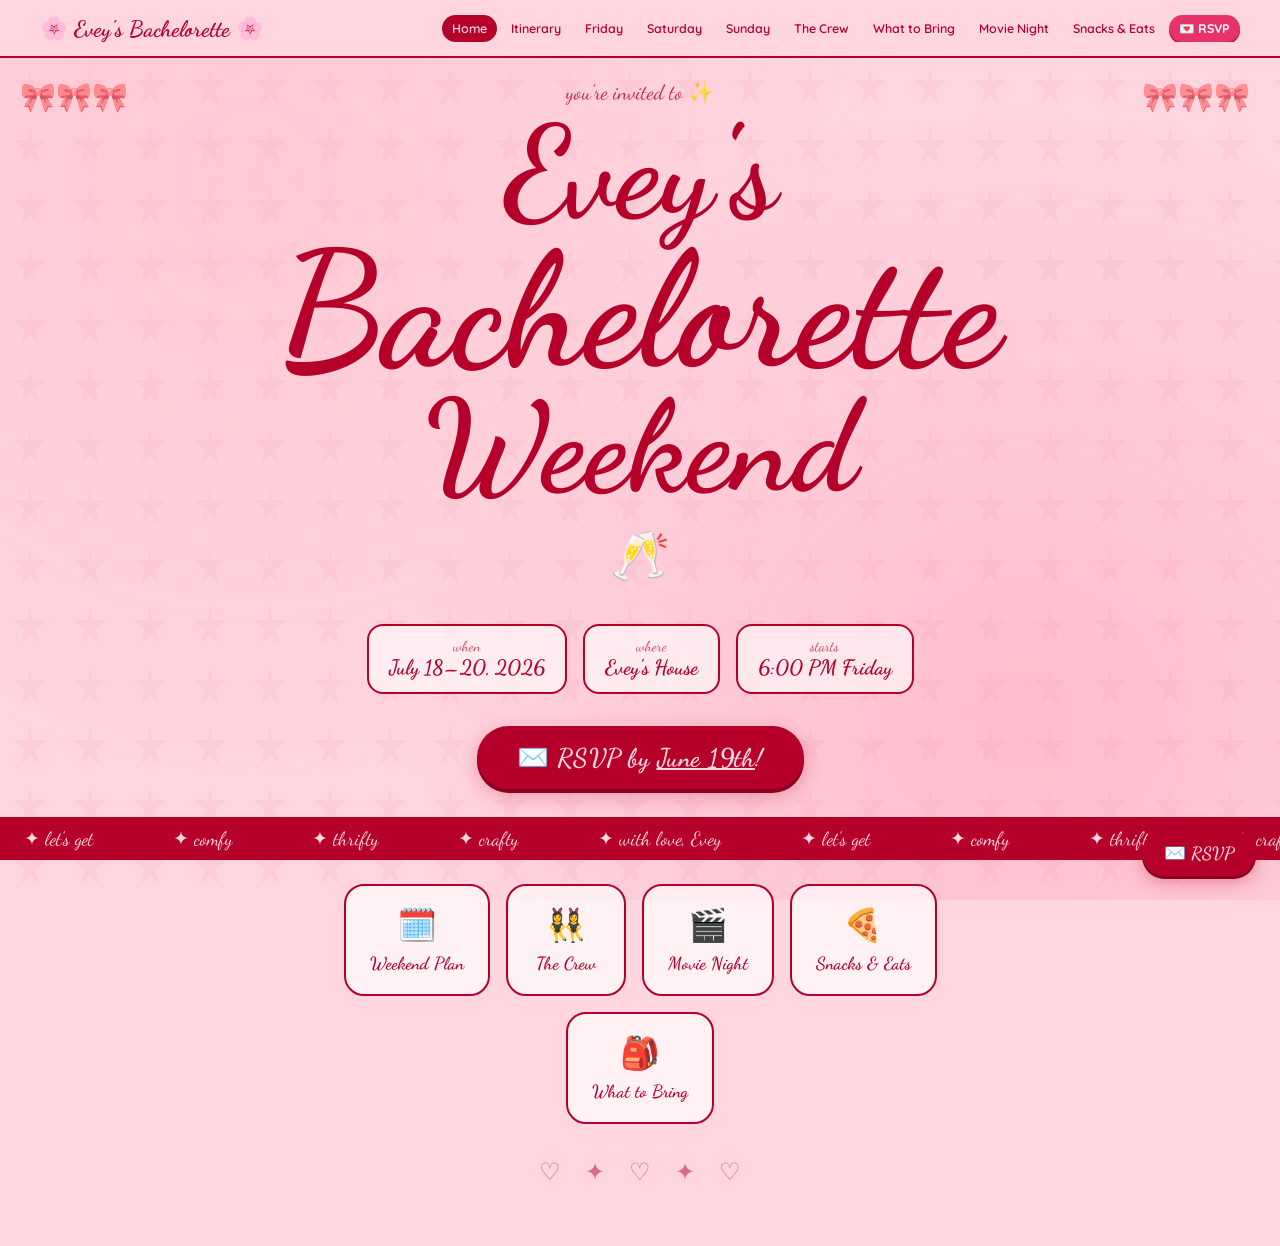
==== commit 48feb775: "Switch to Dancing Script, restore text hero on home page Replaces Pinyon Script with Dancing Script " ====
--- a/index.html
+++ b/index.html
@@ -5,7 +5,7 @@
   <meta name="viewport" content="width=device-width, initial-scale=1.0">
   <title>Evey's Bachelorette Weekend 🌸</title>
   <link rel="stylesheet" href="style.css">
-  <link href="https://fonts.googleapis.com/css2?family=Pinyon+Script&family=Playfair+Display:ital,wght@0,400;1,400&family=DM+Serif+Display:ital@0;1&family=Quicksand:wght@400;500;600&display=swap" rel="stylesheet">
+  <link href="https://fonts.googleapis.com/css2?family=Dancing+Script:wght@400;600;700&family=Playfair+Display:ital,wght@0,400;1,400&family=DM+Serif+Display:ital@0;1&family=Quicksand:wght@400;500;600&display=swap" rel="stylesheet">
 </head>
 <body>
   <!-- Custom cursor -->
@@ -56,7 +56,12 @@
 
     <div class="hero-content">
       <p class="you-are-invited">you're invited to ✨</p>
-      <img src="hero-banner.png" alt="Evey's Bachelorette Weekend" class="hero-banner-img">
+      <h1 class="hero-title">
+        <span class="title-line1">Evey's</span>
+        <span class="title-line2">Bachelorette</span>
+        <span class="title-line3">Weekend</span>
+      </h1>
+      <div class="champagne-doodle">🥂</div>
     </div>
 
     <div class="hero-details">
--- a/style.css
+++ b/style.css
@@ -13,7 +13,7 @@
   --red-dark: #8B001F;
   --cream: #FFF5F7;
   --white: #FFFFFF;
-  --font-script: 'Pinyon Script', cursive;
+  --font-script: 'Dancing Script', cursive;
   --font-serif: 'DM Serif Display', serif;
   --font-body: 'Quicksand', sans-serif;
 }
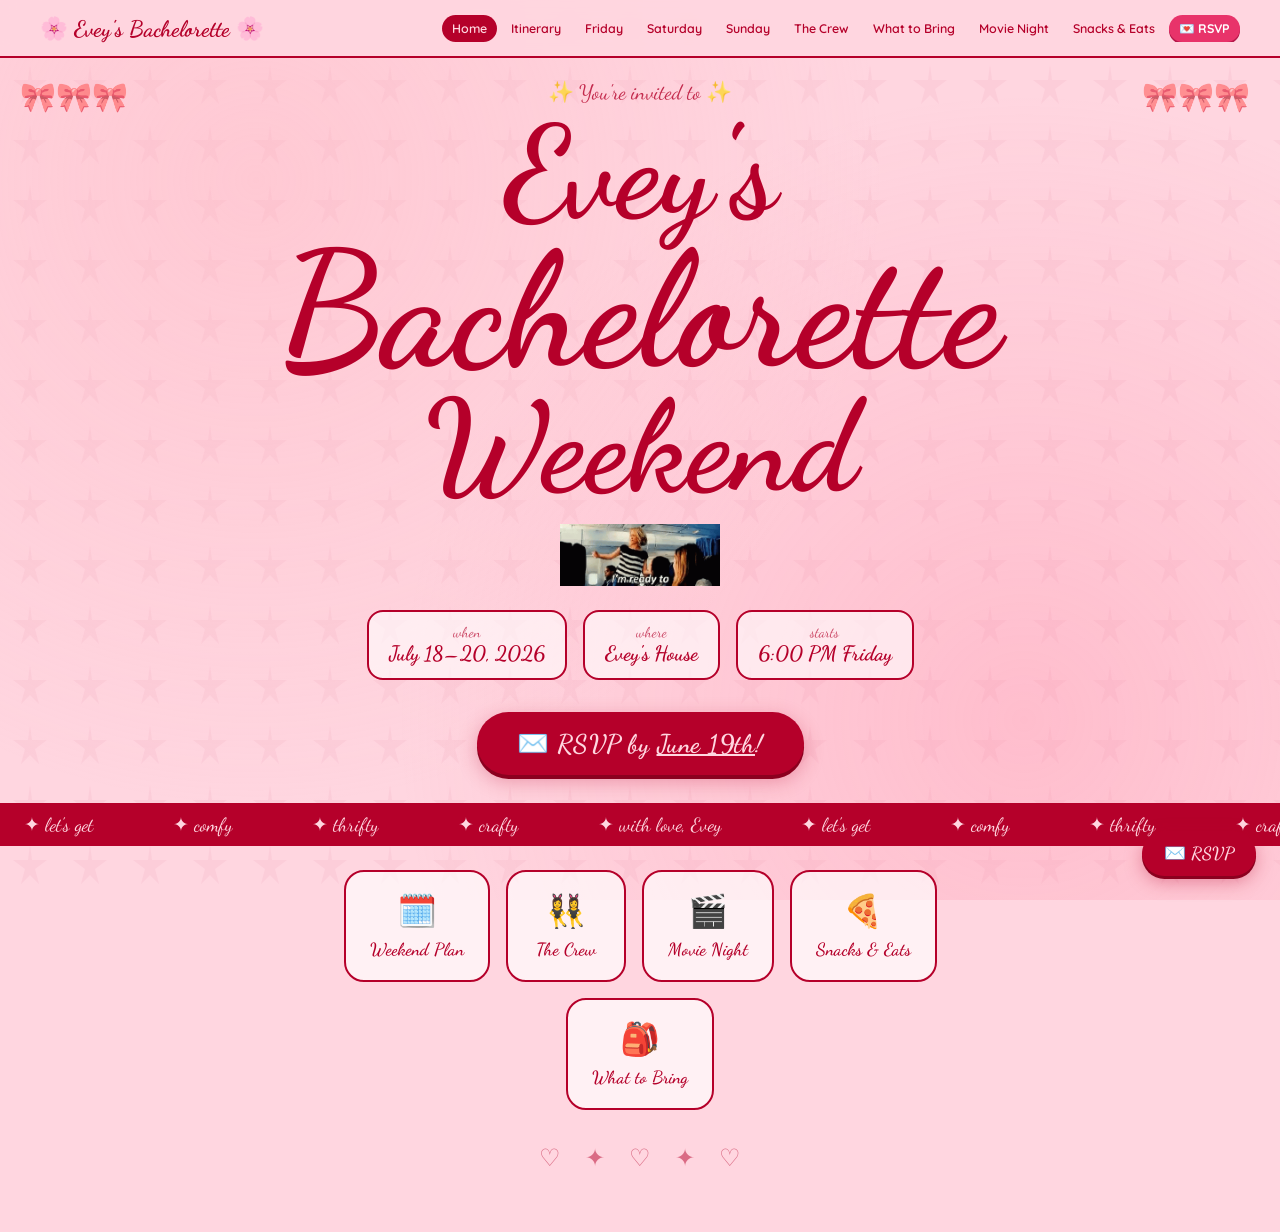
==== commit 9f6630e7: "Replace champagne doodle with party-celebration gif on home page Co-Authored-By: Claude Sonnet 4.6 <" ====
--- a/index.html
+++ b/index.html
@@ -55,13 +55,13 @@
      
 
     <div class="hero-content">
-      <p class="you-are-invited">you're invited to ✨</p>
+      <p class="you-are-invited"> ✨ You're invited to ✨</p>
       <h1 class="hero-title">
         <span class="title-line1">Evey's</span>
         <span class="title-line2">Bachelorette</span>
         <span class="title-line3">Weekend</span>
       </h1>
-      <div class="champagne-doodle">🥂</div>
+      <img src="party-celebration.gif" alt="" class="hero-gif">
     </div>
 
     <div class="hero-details">
--- a/style.css
+++ b/style.css
@@ -226,6 +226,11 @@
   animation: wiggle 2s ease-in-out infinite;
   margin: 16px 0;
 }
+.hero-gif {
+  width: 160px;
+  margin: 12px auto 0;
+  display: block;
+}
 
 .hero-details {
   display: flex;
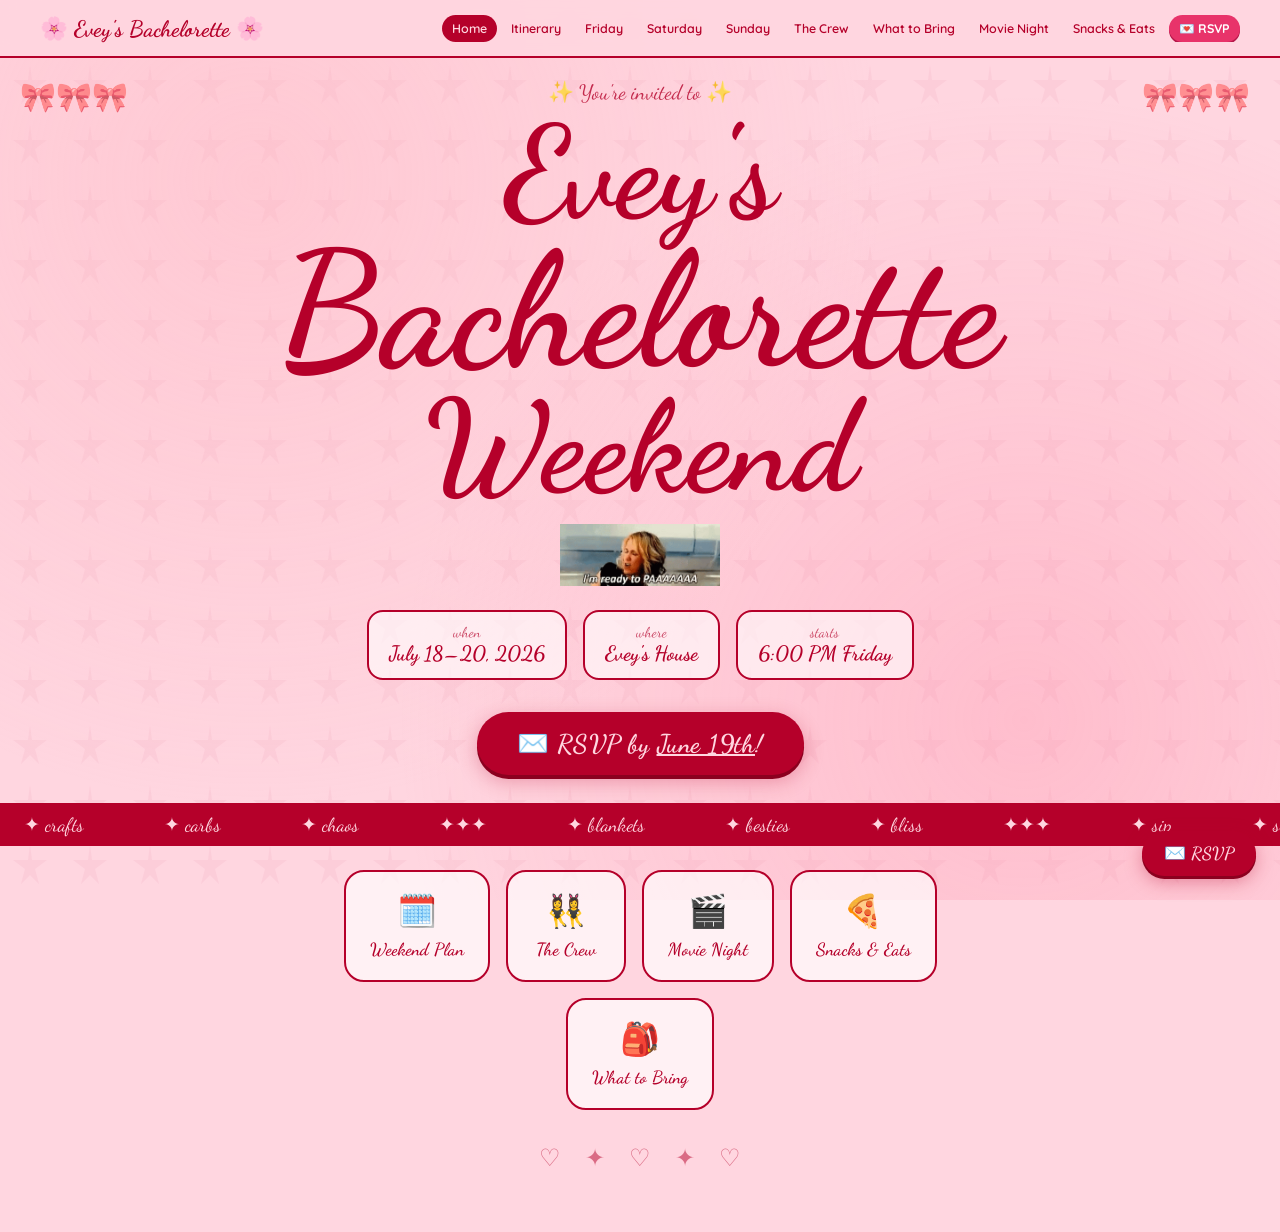
==== commit 58db3f11: "update banner" ====
--- a/index.html
+++ b/index.html
@@ -83,26 +83,22 @@
 
     <div class="vibes-banner">
       <div class="vibes-track">
-        <span>✦ let's get</span>
-        <span>✦ comfy</span>
-        <span>✦ thrifty</span>
-        <span>✦ crafty</span>
-        <span>✦ with love, Evey</span>
-        <span>✦ let's get</span>
-        <span>✦ comfy</span>
-        <span>✦ thrifty</span>
-        <span>✦ crafty</span>
-        <span>✦ with love, Evey</span>
-        <span>✦ let's get</span>
-        <span>✦ comfy</span>
-        <span>✦ thrifty</span>
-        <span>✦ crafty</span>
-        <span>✦ with love, Evey</span>
-        <span>✦ let's get</span>
-        <span>✦ comfy</span>
-        <span>✦ thrifty</span>
-        <span>✦ crafty</span>
-        <span>✦ with love, Evey</span>
+        <span>✦ crafts </span>
+        <span>✦ carbs</span>
+        <span>✦ chaos</span>
+        <span>✦✦✦</span>
+        <span>✦ blankets</span>
+        <span>✦ besties</span>
+        <span>✦ bliss</span>
+        <span>✦✦✦</span>
+        <span>✦ sip</span>
+        <span>✦ stitch</span>
+        <span>✦ snuggle</span>
+        <span>✦✦✦</span>
+        <span>✦ giggles</span>
+        <span>✦ glitter</span>
+        <span>✦ good vibes</span>
+        <span>✦✦✦</span>
       </div>
     </div>
 
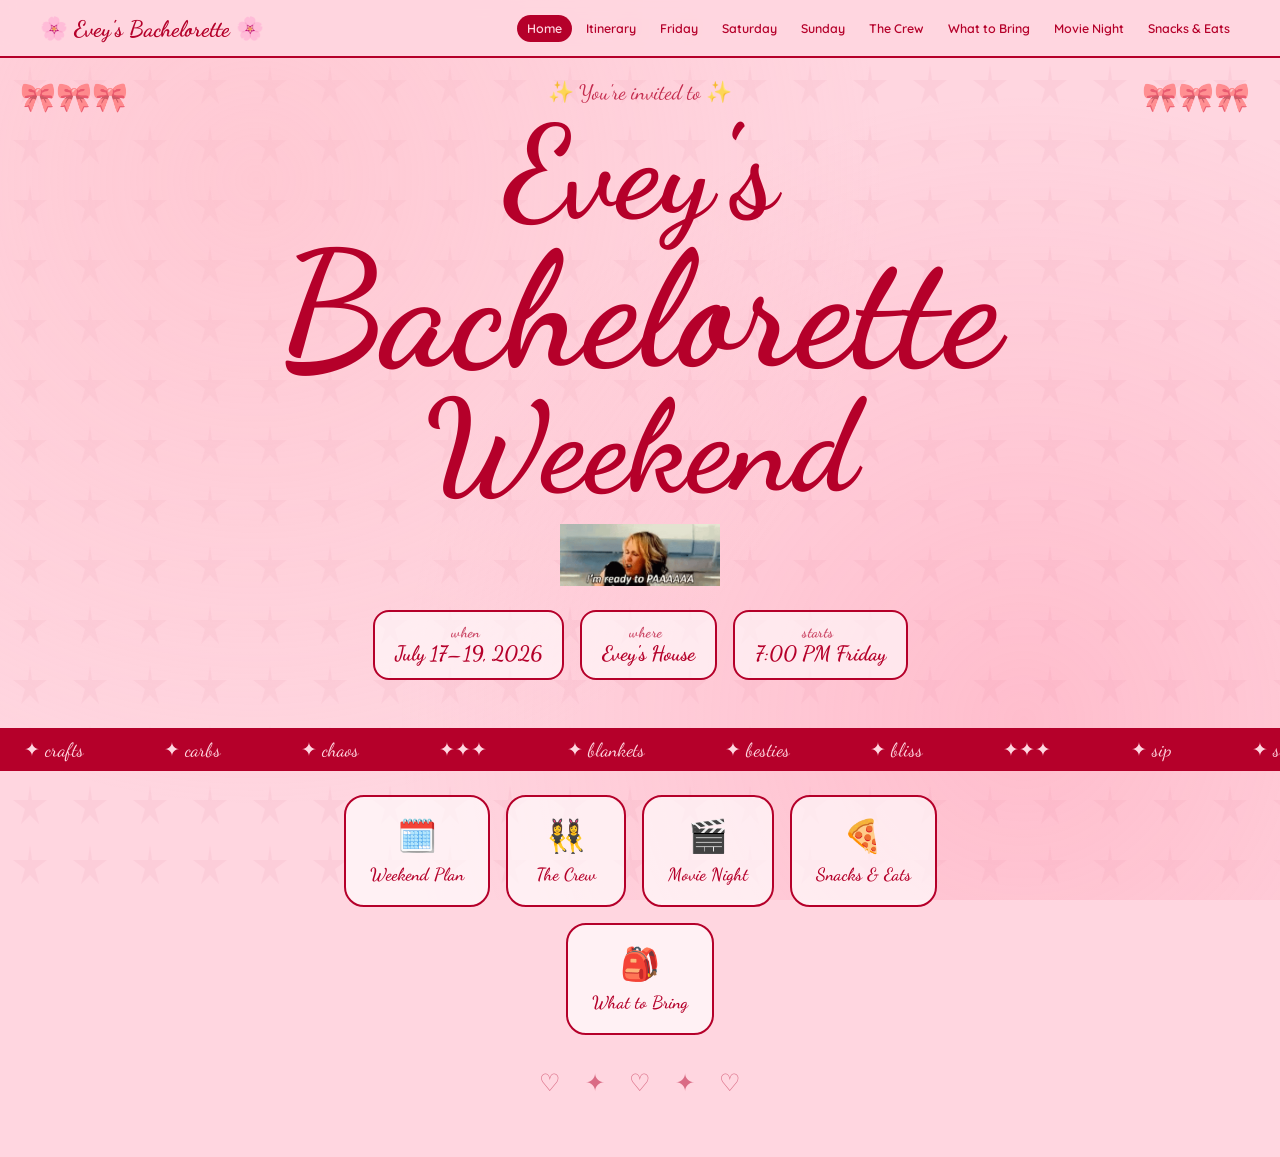
==== commit cd26dca6: "updates" ====
--- a/index.html
+++ b/index.html
@@ -29,7 +29,6 @@
         <a href="packing.html">What to Bring</a>
         <a href="movies.html">Movie Night</a>
         <a href="menu.html">Snacks & Eats</a>
-        <a href="rsvp.html">💌 RSVP</a>
       </div>
       <button class="hamburger" id="hamburger">☰</button>
     </div>
@@ -43,7 +42,6 @@
       <a href="packing.html">What to Bring</a>
       <a href="movies.html">Movie Night</a>
       <a href="menu.html">Snacks & Eats</a>
-      <a href="rsvp.html">💌 RSVP</a>
     </div>
   </nav>
 
@@ -67,7 +65,7 @@
     <div class="hero-details">
       <div class="detail-card float-1">
         <p class="detail-label">when</p>
-        <p class="detail-value">July 18–20, 2026</p>
+        <p class="detail-value">July 17–19, 2026</p>
       </div>
       <div class="detail-card float-2">
         <p class="detail-label">where</p>
@@ -75,11 +73,9 @@
       </div>
       <div class="detail-card float-3">
         <p class="detail-label">starts</p>
-        <p class="detail-value">6:00 PM Friday</p>
+        <p class="detail-value">7:00 PM Friday</p>
       </div>
     </div>
-
-    <a href="#" class="rsvp-hero-btn">✉️ RSVP by <u>June 19th</u>!</a>
 
     <div class="vibes-banner">
       <div class="vibes-track">
@@ -135,7 +131,6 @@
     </div>
   </main>
 
-  <a href=config.url class="rsvp-float">✉️ RSVP</a>
   <script src="config.js"></script>
   <script src="main.js"></script>
 </body>
--- a/style.css
+++ b/style.css
@@ -613,6 +613,25 @@
   margin-bottom: 12px;
   display: block;
 }
+.guest-avatar-wrap {
+  width: 140px;
+  height: 140px;
+  border-radius: 50%;
+  overflow: hidden;
+  margin: 0 auto 12px;
+  border: 3px solid var(--pink);
+  box-shadow: 0 4px 12px rgba(192, 37, 61, 0.15);
+  flex-shrink: 0;
+}
+.guest-avatar-photo {
+  width: 100%;
+  height: 100%;
+  object-fit: cover;
+  object-position: var(--photo-pos, center top);
+  transform: scale(var(--photo-zoom, 1));
+  transform-origin: center top;
+  display: block;
+}
 .guest-name {
   font-family: var(--font-script);
   font-size: 1.8rem;
@@ -644,6 +663,81 @@
   border-radius: 10px;
   padding: 6px 10px;
   display: inline-block;
+}
+.guest-details {
+  display: flex;
+  flex-direction: column;
+  gap: 6px;
+  text-align: left;
+  width: 100%;
+  margin-top: 4px;
+}
+.guest-detail {
+  font-family: var(--font-body);
+  font-size: 0.83rem;
+  color: var(--red-dark);
+  line-height: 1.4;
+}
+.detail-label {
+  font-weight: 700;
+  color: var(--red);
+  text-transform: lowercase;
+  letter-spacing: 0.03em;
+  margin-right: 4px;
+}
+.insta-link {
+  color: var(--red);
+  text-decoration: none;
+  font-weight: 600;
+}
+.insta-link:hover { text-decoration: underline; }
+.sleepover-badge {
+  display: inline-block;
+  font-family: var(--font-body);
+  font-size: 0.65rem;
+  font-weight: 700;
+  letter-spacing: 0.05em;
+  text-transform: uppercase;
+  color: #5a4a8a;
+  background: #f0ecff;
+  border: 1.5px solid #c4aff0;
+  border-radius: 20px;
+  padding: 2px 9px;
+  margin-top: 8px;
+  align-self: center;
+}
+.guest-card-bonus {
+  background: rgba(255,255,255,0.5);
+  border: 2px dashed rgba(100,100,100,0.25);
+  border-radius: 24px;
+  padding: 20px 24px;
+  text-align: center;
+  transition: transform 0.25s;
+  position: relative;
+  display: flex;
+  flex-direction: column;
+  align-items: center;
+}
+.guest-card-bonus:hover { transform: scale(1.02); }
+.bonus-label {
+  font-family: var(--font-body);
+  font-size: 0.62rem;
+  font-weight: 700;
+  letter-spacing: 0.07em;
+  text-transform: uppercase;
+  color: #999;
+  margin-bottom: 10px;
+}
+.bonus-note {
+  display: inline-block;
+  font-family: var(--font-body);
+  font-size: 0.72rem;
+  color: #777;
+  background: #f5f5f5;
+  border: 1px solid #ddd;
+  border-radius: 20px;
+  padding: 3px 10px;
+  margin-top: 10px;
 }
 
 /* ======== PACKING LIST ======== */
@@ -795,6 +889,25 @@
   margin-bottom: 40px;
 }
 
+.menu-list {
+  list-style: none;
+  padding: 0;
+  margin: 12px 0 0;
+  display: flex;
+  flex-direction: column;
+  gap: 8px;
+}
+.menu-list li {
+  font-family: var(--font-body);
+  font-size: 0.92rem;
+  color: var(--red-dark);
+  padding: 6px 0;
+  border-bottom: 1px dashed rgba(192, 37, 61, 0.12);
+  display: flex;
+  align-items: baseline;
+  gap: 8px;
+}
+.menu-list li:last-child { border-bottom: none; }
 .menu-section-title {
   font-family: var(--font-script);
   font-size: 2rem;
@@ -990,7 +1103,7 @@
 
 /* ======== SECTION HEADING ======== */
 .section-heading {
-  font-family: var(--font-display);
+  font-family: var(--font-serif);
   font-style: italic;
   font-size: 1.6rem;
   font-weight: 400;
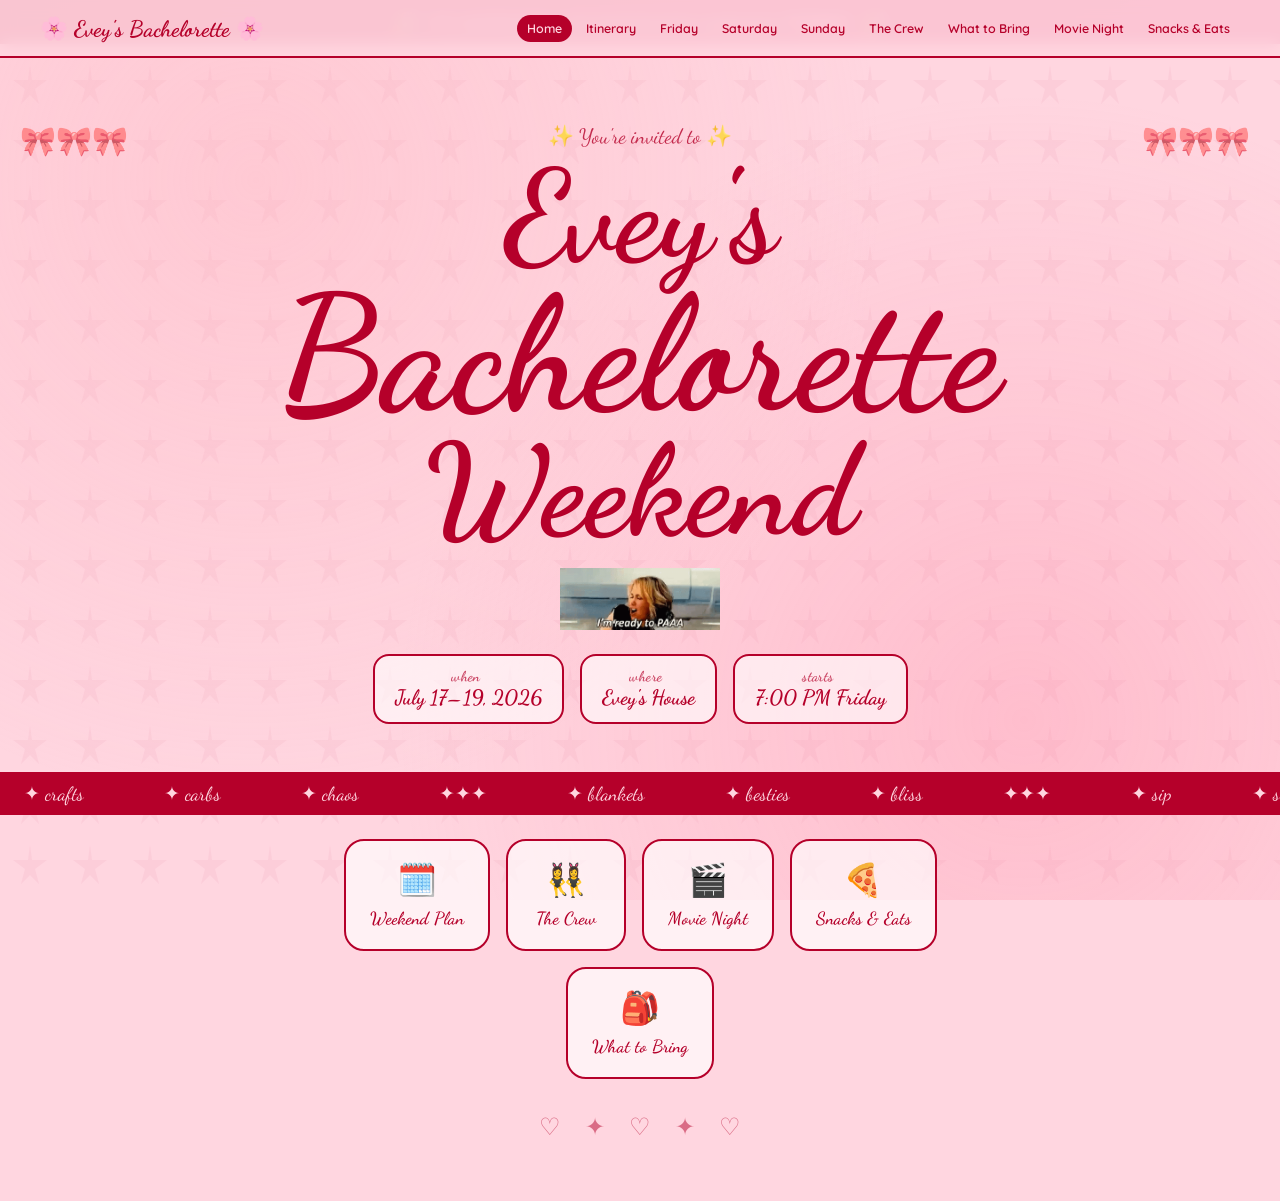
==== commit 39585a1d: "abnner" ====
--- a/index.html
+++ b/index.html
@@ -44,6 +44,15 @@
       <a href="menu.html">Snacks & Eats</a>
     </div>
   </nav>
+
+  <!-- Today Banner -->
+  <div class="today-banner">
+    <div class="today-banner-inner">
+      <span class="today-bang">🎉</span>
+      <span class="today-text">IT'S HAPPENING — the bachelorette weekend is <strong>TODAY</strong>!</span>
+      <span class="today-bang">🎉</span>
+    </div>
+  </div>
 
   <!-- Hero -->
   <main class="hero-page">
--- a/style.css
+++ b/style.css
@@ -1030,6 +1030,50 @@
   animation: fadein 0.6s ease forwards;
 }
 
+/* ======== TODAY BANNER ======== */
+.today-banner {
+  background: linear-gradient(135deg, var(--red) 0%, #d4004f 50%, var(--red) 100%);
+  background-size: 200% 200%;
+  animation: today-shimmer 3s ease infinite;
+  padding: 10px 16px;
+  text-align: center;
+  position: relative;
+  z-index: 90;
+}
+@keyframes today-shimmer {
+  0% { background-position: 0% 50%; }
+  50% { background-position: 100% 50%; }
+  100% { background-position: 0% 50%; }
+}
+.today-banner-inner {
+  display: flex;
+  align-items: center;
+  justify-content: center;
+  gap: 10px;
+  flex-wrap: wrap;
+}
+.today-text {
+  font-family: var(--font-body);
+  font-size: 0.95rem;
+  font-weight: 600;
+  color: #fff;
+  letter-spacing: 0.02em;
+}
+.today-text strong {
+  font-size: 1.05rem;
+  text-transform: uppercase;
+  letter-spacing: 0.08em;
+}
+.today-bang {
+  font-size: 1.2rem;
+  animation: today-bounce 0.8s ease-in-out infinite alternate;
+  display: inline-block;
+}
+@keyframes today-bounce {
+  from { transform: scale(1); }
+  to { transform: scale(1.3) rotate(10deg); }
+}
+
 /* ======== FOOTER ======== */
 footer {
   text-align: center;
